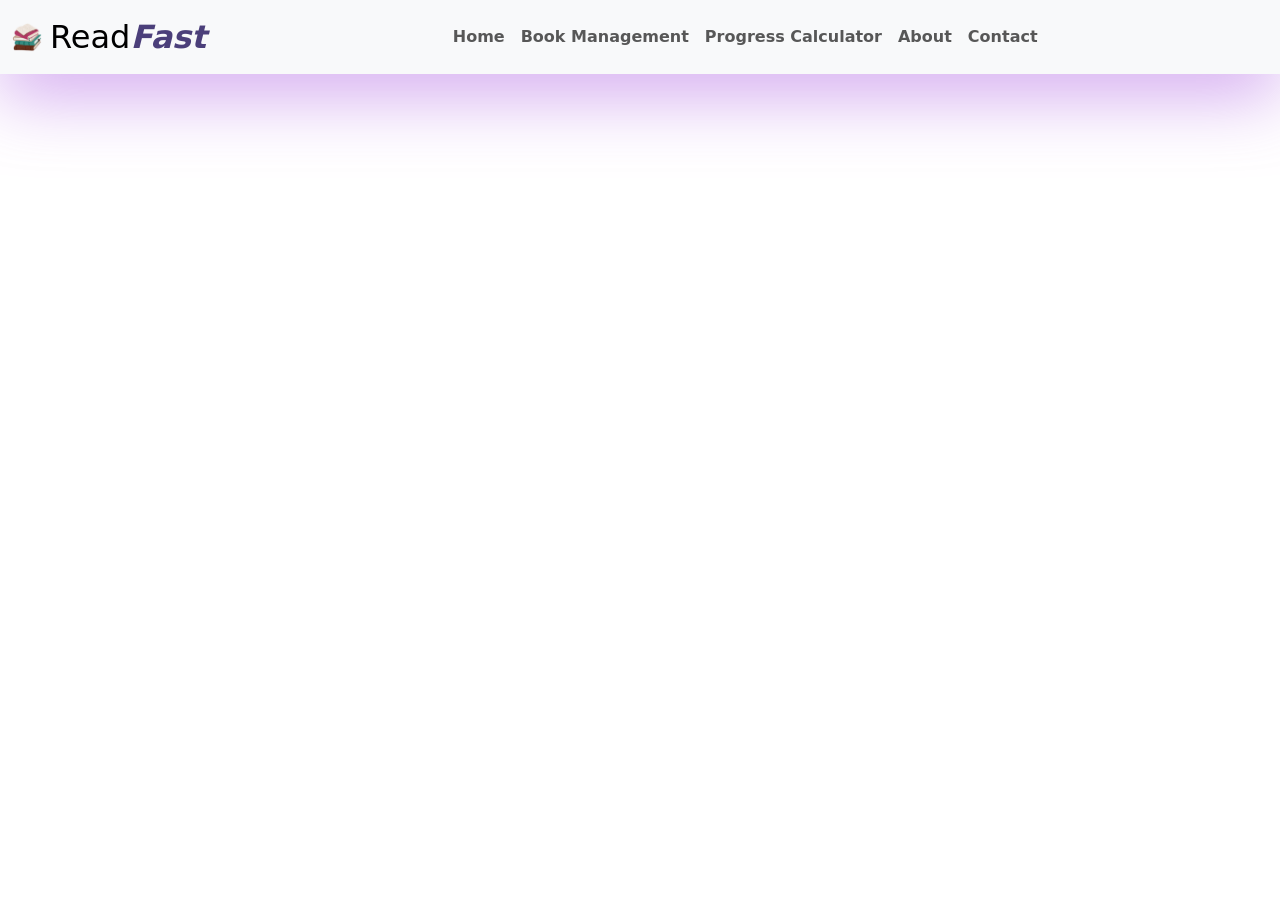
==== about.html @ 0e5df07c "Fixed the navbar/header" ====
<!DOCTYPE html>
<html lang="en" data-bs-theme="light">
    <head>
        <meta charset="UTF-8">
        <meta name="viewport" content="width=device-width, initial-scale=1">

        <title>About Page | ReadFast</title>

        <link href="https://cdn.jsdelivr.net/npm/bootstrap@5.3.3/dist/css/bootstrap.min.css" rel="stylesheet">
        <link rel="stylesheet" href="https://cdn.jsdelivr.net/npm/bootstrap-icons@1.13.2/font/bootstrap-icons.min.css">
        <link href="./css/styles.css" rel="stylesheet">
        <script src="./js/main.js" defer></script>
    </head>
    <body>
        <header id="header-placeholder"></header>
        <script src="https://cdn.jsdelivr.net/npm/bootstrap@5.3.3/dist/js/bootstrap.bundle.min.js"></script>

    </body>
</html>
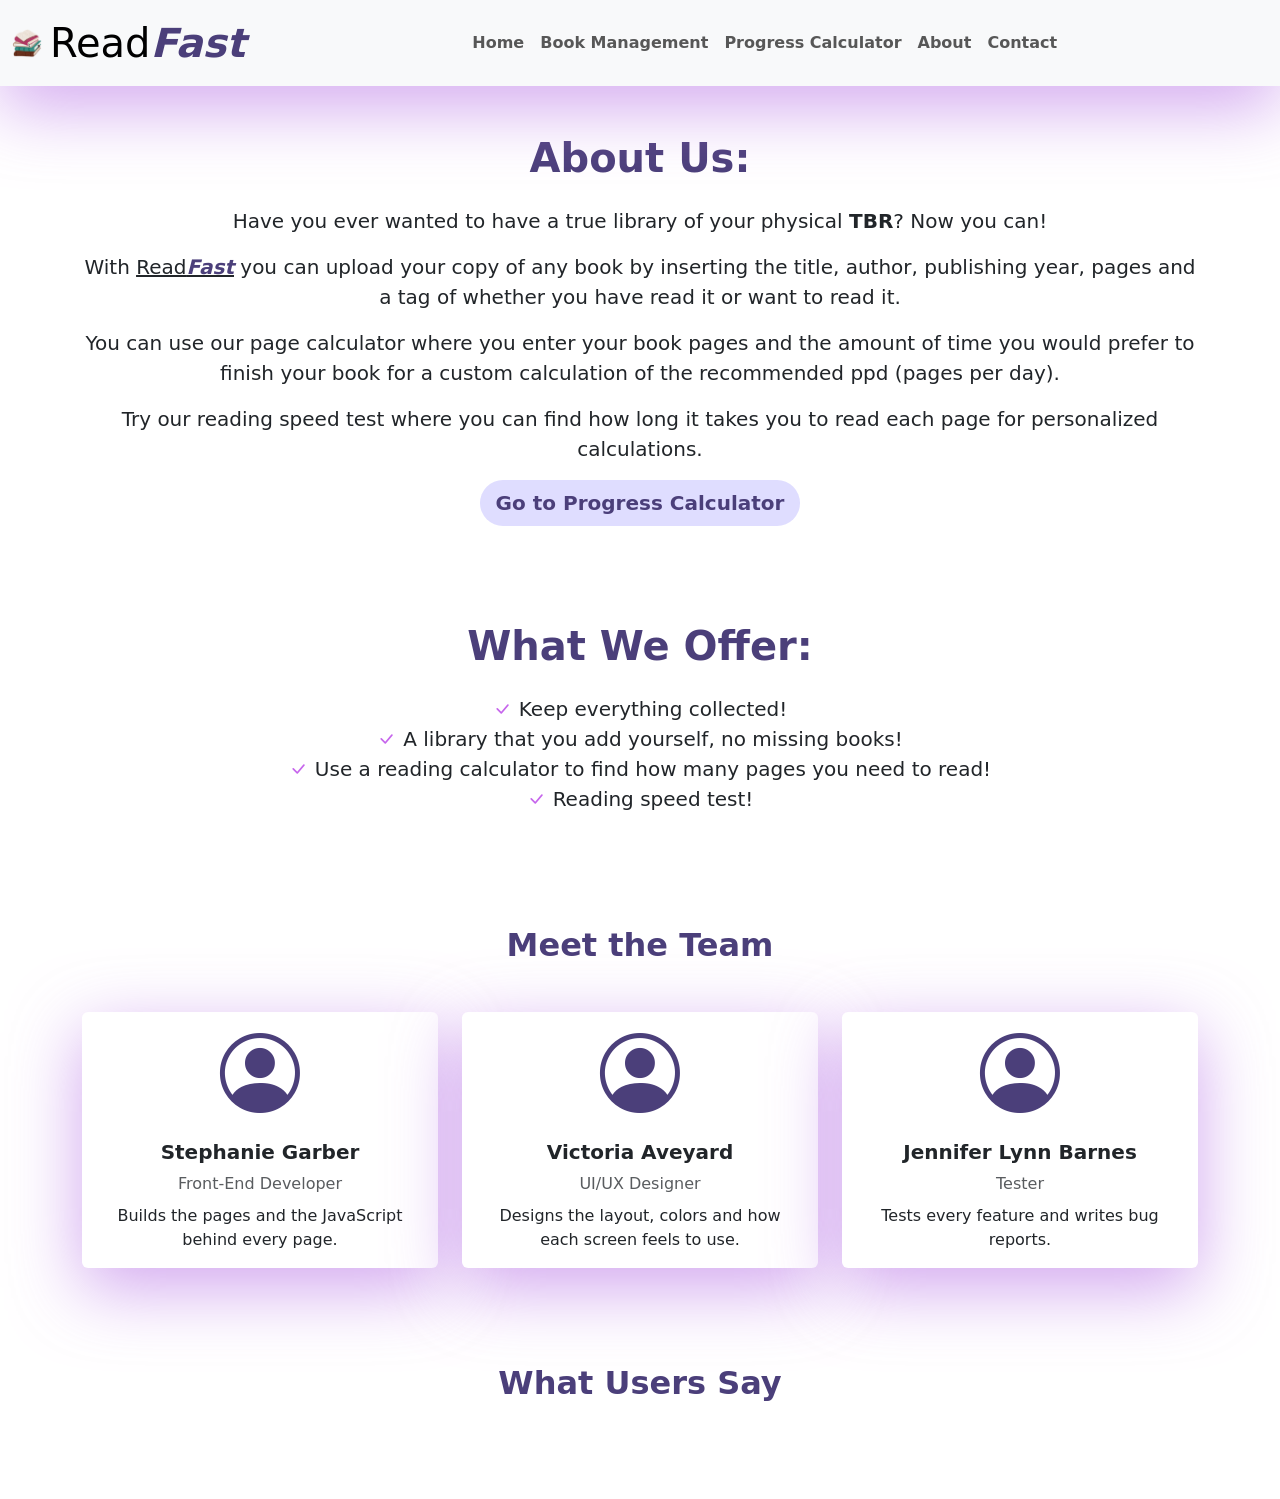
==== commit f08a49e4: "Halfway through index.html and about.html" ====
--- a/about.html
+++ b/about.html
@@ -9,11 +9,93 @@
         <link href="https://cdn.jsdelivr.net/npm/bootstrap@5.3.3/dist/css/bootstrap.min.css" rel="stylesheet">
         <link rel="stylesheet" href="https://cdn.jsdelivr.net/npm/bootstrap-icons@1.13.2/font/bootstrap-icons.min.css">
         <link href="./css/styles.css" rel="stylesheet">
+        <link href="./css/about.css" rel="stylesheet">
         <script src="./js/main.js" defer></script>
     </head>
     <body>
         <header id="header-placeholder"></header>
         <script src="https://cdn.jsdelivr.net/npm/bootstrap@5.3.3/dist/js/bootstrap.bundle.min.js"></script>
 
+        <main>
+            <section class="py-5 text-center" aria-labelledby="about-title">
+                <div class="container">
+                    <h1 id="about-title" class="fw-bolder mb-4">About Us:</h1>
+            
+                    <p class="lead fw-medium">Have you ever wanted to have a true library of your physical <b>TBR</b>? Now you can!</p>
+                    <p class="lead">With <a href="index.html" class="text-body"><b><u>Read<span class="fst-italic text-color-accent fw-bold">Fast</span></u></b></a> you can upload your copy of any book by inserting the title, author, publishing year, pages and a tag of whether you have read it or want to read it.</p>
+                    <p class="lead">You can use our page calculator where you enter your book pages and the amount of time you would prefer to finish your book for a custom calculation of the recommended ppd (pages per day).</p>
+                    <p class="lead fw-medium">Try our reading speed test where you can find how long it takes you to read each page for personalized calculations.</p>
+                    <a href="progresscalc.html" class="btn btn-lg fw-bold theme-accent">Go to Progress Calculator</a>
+                </div>
+            </section>
+            <section class="py-5 text-center" aria-labelledby="offer-title">
+                <div class="container">
+                    <h1 id="offer-title" class="fw-bold mb-4">What We Offer:</h1>
+                    <div class="container">
+                        <ul class="ul-offer list-unstyled ul-offer fs-5">
+                            <li><i class="bi bi-check-lg" aria-hidden="true"></i>Keep everything collected!</li>
+                            <li><i class="bi bi-check-lg" aria-hidden="true"></i>A library that you add yourself, no missing books!</li>
+                            <li><i class="bi bi-check-lg" aria-hidden="true"></i>Use a reading calculator to find how many pages you need to read!</li>
+                            <li><i class="bi bi-check-lg" aria-hidden="true"></i>Reading speed test!</li>
+                        </ul>
+                    </div>    
+                </div>
+            </section>
+            <section class="py-5" aria-labelledby="team-title">
+                <div class="container">
+                    <h2 id="team-title" class="text-center fw-bold mb-5">Meet the Team</h2>
+ 
+                    <div class="row row-cols-1 row-cols-sm-2 row-cols-lg-3 g-4">
+                        <div class="col">
+                            <div class="card h-100 border-0 shadow-accent text-center">
+                                <div class="card-body">
+                                    <i class="bi bi-person-circle display-1 text-color-accent" aria-hidden="true"></i>
+                                    <h3 class="card-title h5 fw-bold mt-3">Stephanie Garber</h3>
+                                    <p class="text-body-secondary mb-2">Front-End Developer</p>
+                                    <p class="card-text">Builds the pages and the JavaScript behind every page.</p>
+                                </div>
+                            </div>
+                        </div>
+                        
+                        <div class="col">
+                            <div class="card h-100 border-0 shadow-accent text-center">
+                                <div class="card-body">
+                                    <i class="bi bi-person-circle display-1 text-color-accent" aria-hidden="true"></i>
+                                    <h3 class="card-title h5 fw-bold mt-3">Victoria Aveyard</h3>
+                                    <p class="text-body-secondary mb-2">UI/UX Designer</p>
+                                    <p class="card-text">Designs the layout, colors and how each screen feels to use.</p>
+                                </div>
+                            </div>
+                        </div>
+                        
+                        <div class="col">
+                            <div class="card h-100 border-0 shadow-accent text-center">
+                                <div class="card-body">
+                                    <i class="bi bi-person-circle display-1 text-color-accent" aria-hidden="true"></i>
+                                    <h3 class="card-title h5 fw-bold mt-3">Jennifer Lynn Barnes</h3>
+                                    <p class="text-body-secondary mb-2">Tester</p>
+                                    <p class="card-text">Tests every feature and writes bug reports.</p>
+                                </div>
+                            </div>
+                        </div>
+                    </div>
+                </div>
+            </section>
+
+            <section class="py-5" aria-labelledby="testimonials-title">
+                <div class="container">
+                    <h2 id="testimonials-title" class="text-center fw-bold mb-5">What Users Say</h2>
+
+
+
+                </div>
+            </section>
+
+
+
+
+        </main>        
+
+
     </body>
 </html>
--- a/css/about.css
+++ b/css/about.css
@@ -0,0 +1,6 @@
+.ul-offer li i {
+  color: #c665ec;
+  font-size: 18px;
+  margin-right: 0.5rem;
+}
+
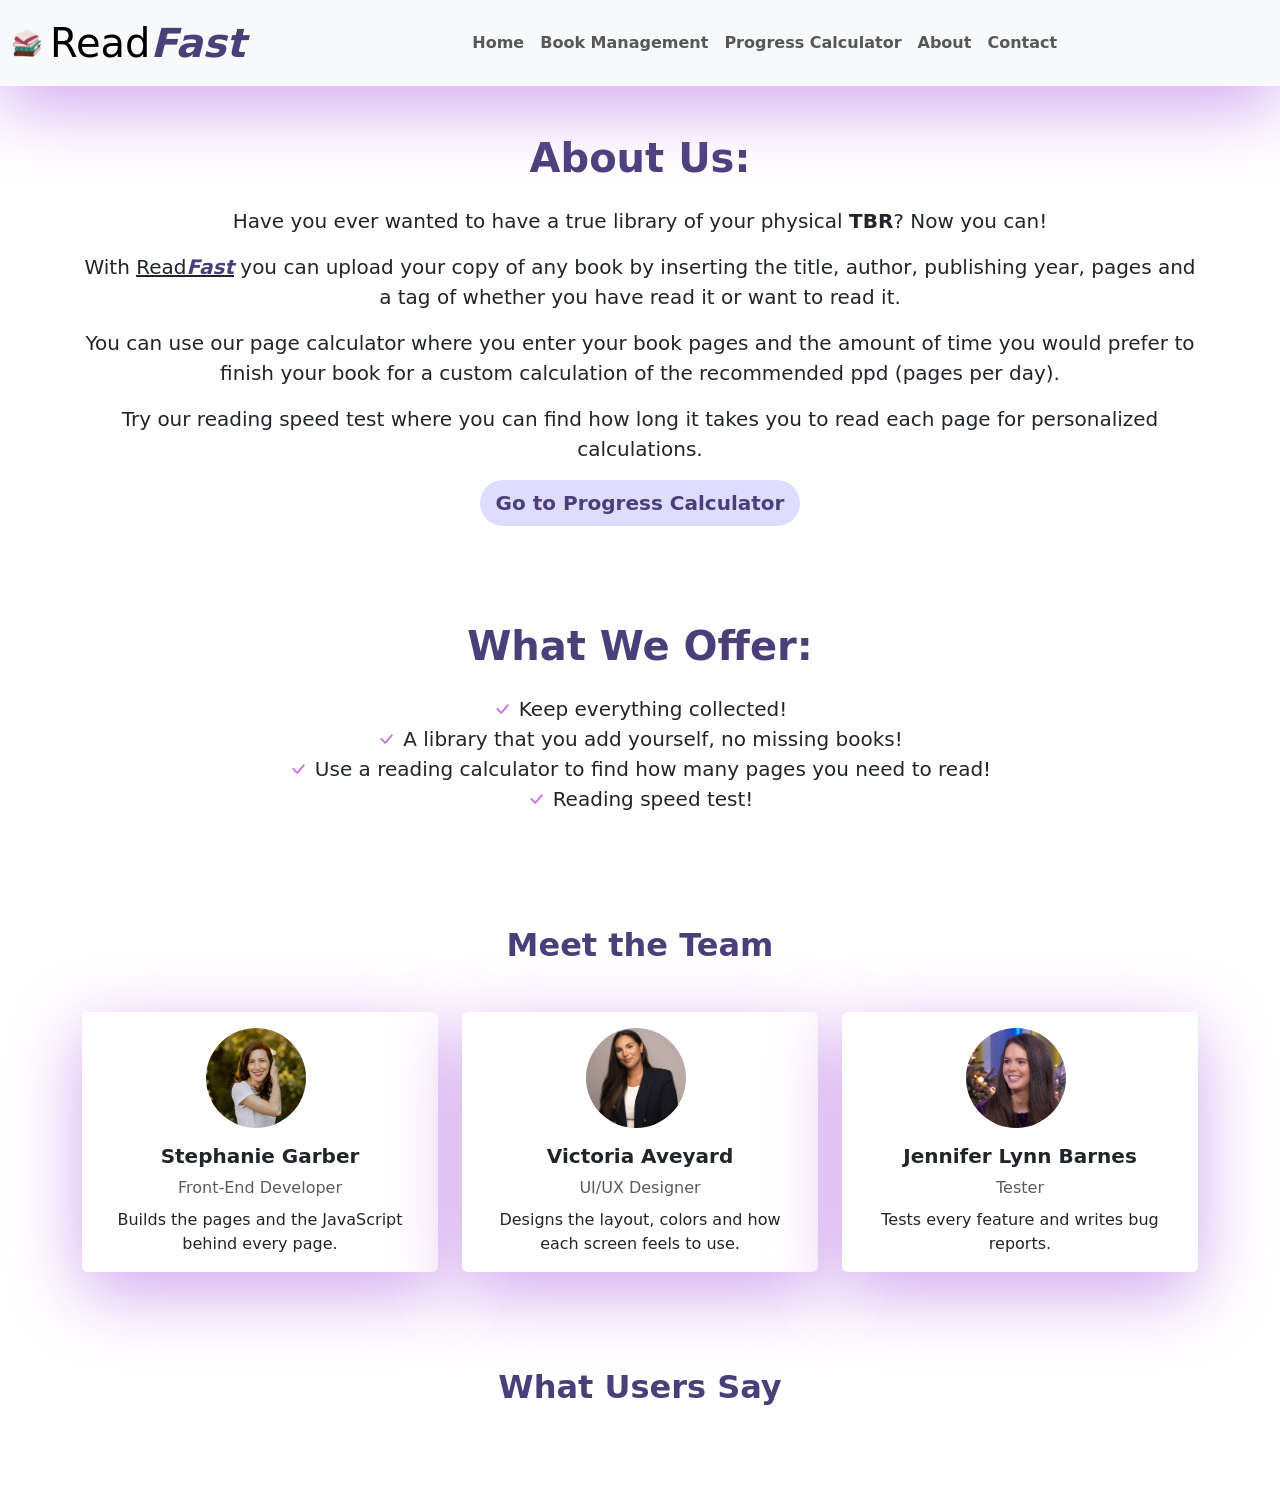
==== commit b88371a7: "added team member images" ====
--- a/about.html
+++ b/about.html
@@ -33,10 +33,10 @@
                     <h1 id="offer-title" class="fw-bold mb-4">What We Offer:</h1>
                     <div class="container">
                         <ul class="ul-offer list-unstyled ul-offer fs-5">
-                            <li><i class="bi bi-check-lg" aria-hidden="true"></i>Keep everything collected!</li>
-                            <li><i class="bi bi-check-lg" aria-hidden="true"></i>A library that you add yourself, no missing books!</li>
-                            <li><i class="bi bi-check-lg" aria-hidden="true"></i>Use a reading calculator to find how many pages you need to read!</li>
-                            <li><i class="bi bi-check-lg" aria-hidden="true"></i>Reading speed test!</li>
+                            <li><i class="bi bi-check-lg"></i>Keep everything collected!</li>
+                            <li><i class="bi bi-check-lg"></i>A library that you add yourself, no missing books!</li>
+                            <li><i class="bi bi-check-lg"></i>Use a reading calculator to find how many pages you need to read!</li>
+                            <li><i class="bi bi-check-lg"></i>Reading speed test!</li>
                         </ul>
                     </div>    
                 </div>
@@ -49,7 +49,7 @@
                         <div class="col">
                             <div class="card h-100 border-0 shadow-accent text-center">
                                 <div class="card-body">
-                                    <i class="bi bi-person-circle display-1 text-color-accent" aria-hidden="true"></i>
+                                    <img src="images/stephanie_garber.jpg" width="100" height="100" class="me-2 rounded-circle" alt="Stephanie Garber">
                                     <h3 class="card-title h5 fw-bold mt-3">Stephanie Garber</h3>
                                     <p class="text-body-secondary mb-2">Front-End Developer</p>
                                     <p class="card-text">Builds the pages and the JavaScript behind every page.</p>
@@ -60,7 +60,7 @@
                         <div class="col">
                             <div class="card h-100 border-0 shadow-accent text-center">
                                 <div class="card-body">
-                                    <i class="bi bi-person-circle display-1 text-color-accent" aria-hidden="true"></i>
+                                    <img src="images/victoria_aveyard.jpg" width="100" height="100" class="me-2 rounded-circle" alt="Victoria Aveyard">
                                     <h3 class="card-title h5 fw-bold mt-3">Victoria Aveyard</h3>
                                     <p class="text-body-secondary mb-2">UI/UX Designer</p>
                                     <p class="card-text">Designs the layout, colors and how each screen feels to use.</p>
@@ -71,7 +71,7 @@
                         <div class="col">
                             <div class="card h-100 border-0 shadow-accent text-center">
                                 <div class="card-body">
-                                    <i class="bi bi-person-circle display-1 text-color-accent" aria-hidden="true"></i>
+                                    <img src="images/jennifer_barnes.jpg" width="100" height="100" class="me-2 rounded-circle" alt="Jennifer Lynn Barnes">
                                     <h3 class="card-title h5 fw-bold mt-3">Jennifer Lynn Barnes</h3>
                                     <p class="text-body-secondary mb-2">Tester</p>
                                     <p class="card-text">Tests every feature and writes bug reports.</p>
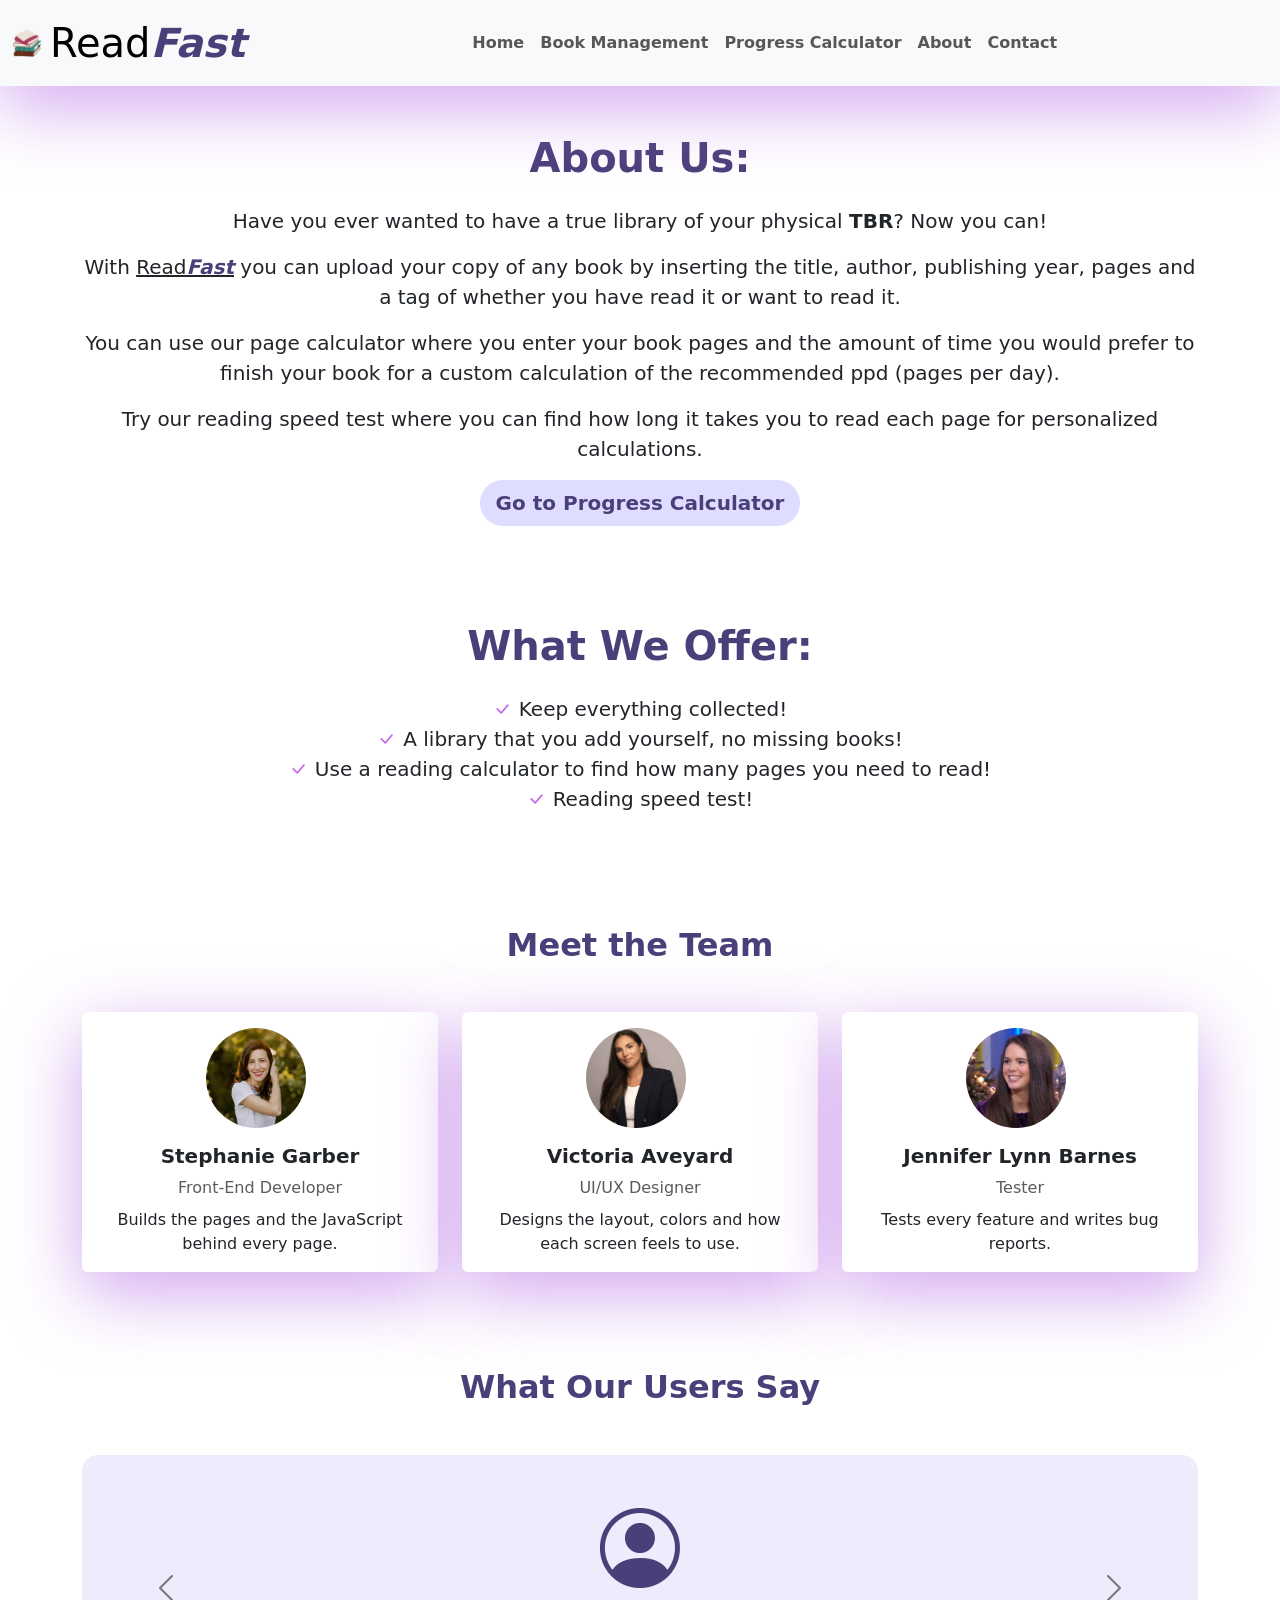
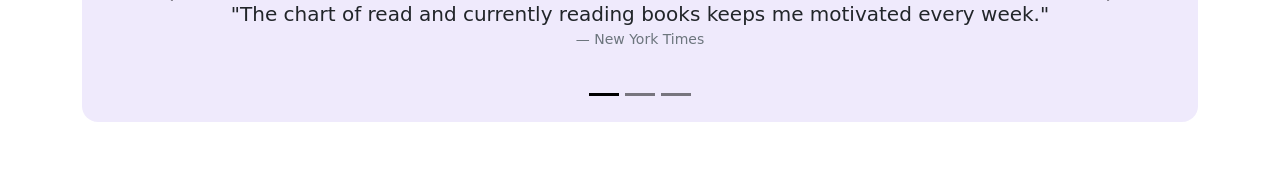
==== commit a8deb789: "fixed the carousel with testimonials" ====
--- a/about.html
+++ b/about.html
@@ -84,10 +84,56 @@
 
             <section class="py-5" aria-labelledby="testimonials-title">
                 <div class="container">
-                    <h2 id="testimonials-title" class="text-center fw-bold mb-5">What Users Say</h2>
+                    <h2 id="testimonials-title" class="text-center fw-bold mb-5">What Our Users Say</h2>
+                    <div id="testimonialCarousel" class="carousel slide carousel-dark bg-body-accent rounded-4" data-bs-ride="carousel">
+                        <div class="carousel-indicators">
+                            <button type="button" data-bs-target="#testimonialCarousel" data-bs-slide-to="0" class="active" aria-current="true" aria-label="Testimonial 1"></button>
+                            <button type="button" data-bs-target="#testimonialCarousel" data-bs-slide-to="1" aria-label="Testimonial 2"></button>
+                            <button type="button" data-bs-target="#testimonialCarousel" data-bs-slide-to="2" aria-label="Testimonial 3"></button>
+                        </div>
 
+                        <div class="carousel-inner">
+                            <div class="carousel-item active">
+                                <figure class="text-center px-5 pt-5 pb-5 mb-4 mx-lg-5">
+                                    <blockquote class="blockquote">
+                                        <i class="bi bi-person-circle display-1 text-color-accent"></i>
+                                        <p>"The chart of read and currently reading books keeps me motivated every week."</p>
+                                    </blockquote>
+                                    <figcaption class="blockquote-footer mb-0">New York Times</figcaption>
+                                </figure>
+                            </div>
 
+                            <div class="carousel-item">
+                                <figure class="text-center px-5 pt-5 pb-5 mb-4 mx-lg-5">
+                                    <blockquote class="blockquote">
+                                        <i class="bi bi-person-circle display-1 text-color-accent"></i>
+                                        <p>“I finally have my whole TBR in one place.”</p>
+                                    </blockquote>
+                                    <figcaption class="blockquote-footer mb-0">Haley Pham, YouTuber & Author</figcaption>
+                                </figure>
+                            </div>
 
+                            <div class="carousel-item">
+                                <figure class="text-center px-5 pt-5 pb-5 mb-4 mx-lg-5">
+                                    <blockquote class="blockquote">
+                                        <i class="bi bi-person-circle display-1 text-color-accent"></i>
+                                        <p>“The reading speed test was surprisingly accurate.”</p>
+                                    </blockquote>
+                                    <figcaption class="blockquote-footer mb-0">Anonymous</figcaption>
+                                </figure>
+                            </div>
+
+                        </div>
+
+                        <button class="carousel-control-prev" type="button" data-bs-target="#testimonialCarousel" data-bs-slide="prev">
+                            <span class="carousel-control-prev-icon" aria-hidden="true"></span>
+                            <span class="visually-hidden">Previous</span>
+                        </button>
+                        <button class="carousel-control-next" type="button" data-bs-target="#testimonialCarousel" data-bs-slide="next">
+                            <span class="carousel-control-next-icon" aria-hidden="true"></span>
+                            <span class="visually-hidden">Next</span>
+                        </button>
+                    </div>
                 </div>
             </section>
 
--- a/css/about.css
+++ b/css/about.css
@@ -4,3 +4,6 @@
   margin-right: 0.5rem;
 }
 
+.bg-body-accent{
+    background-color: #c5b3f548;
+}
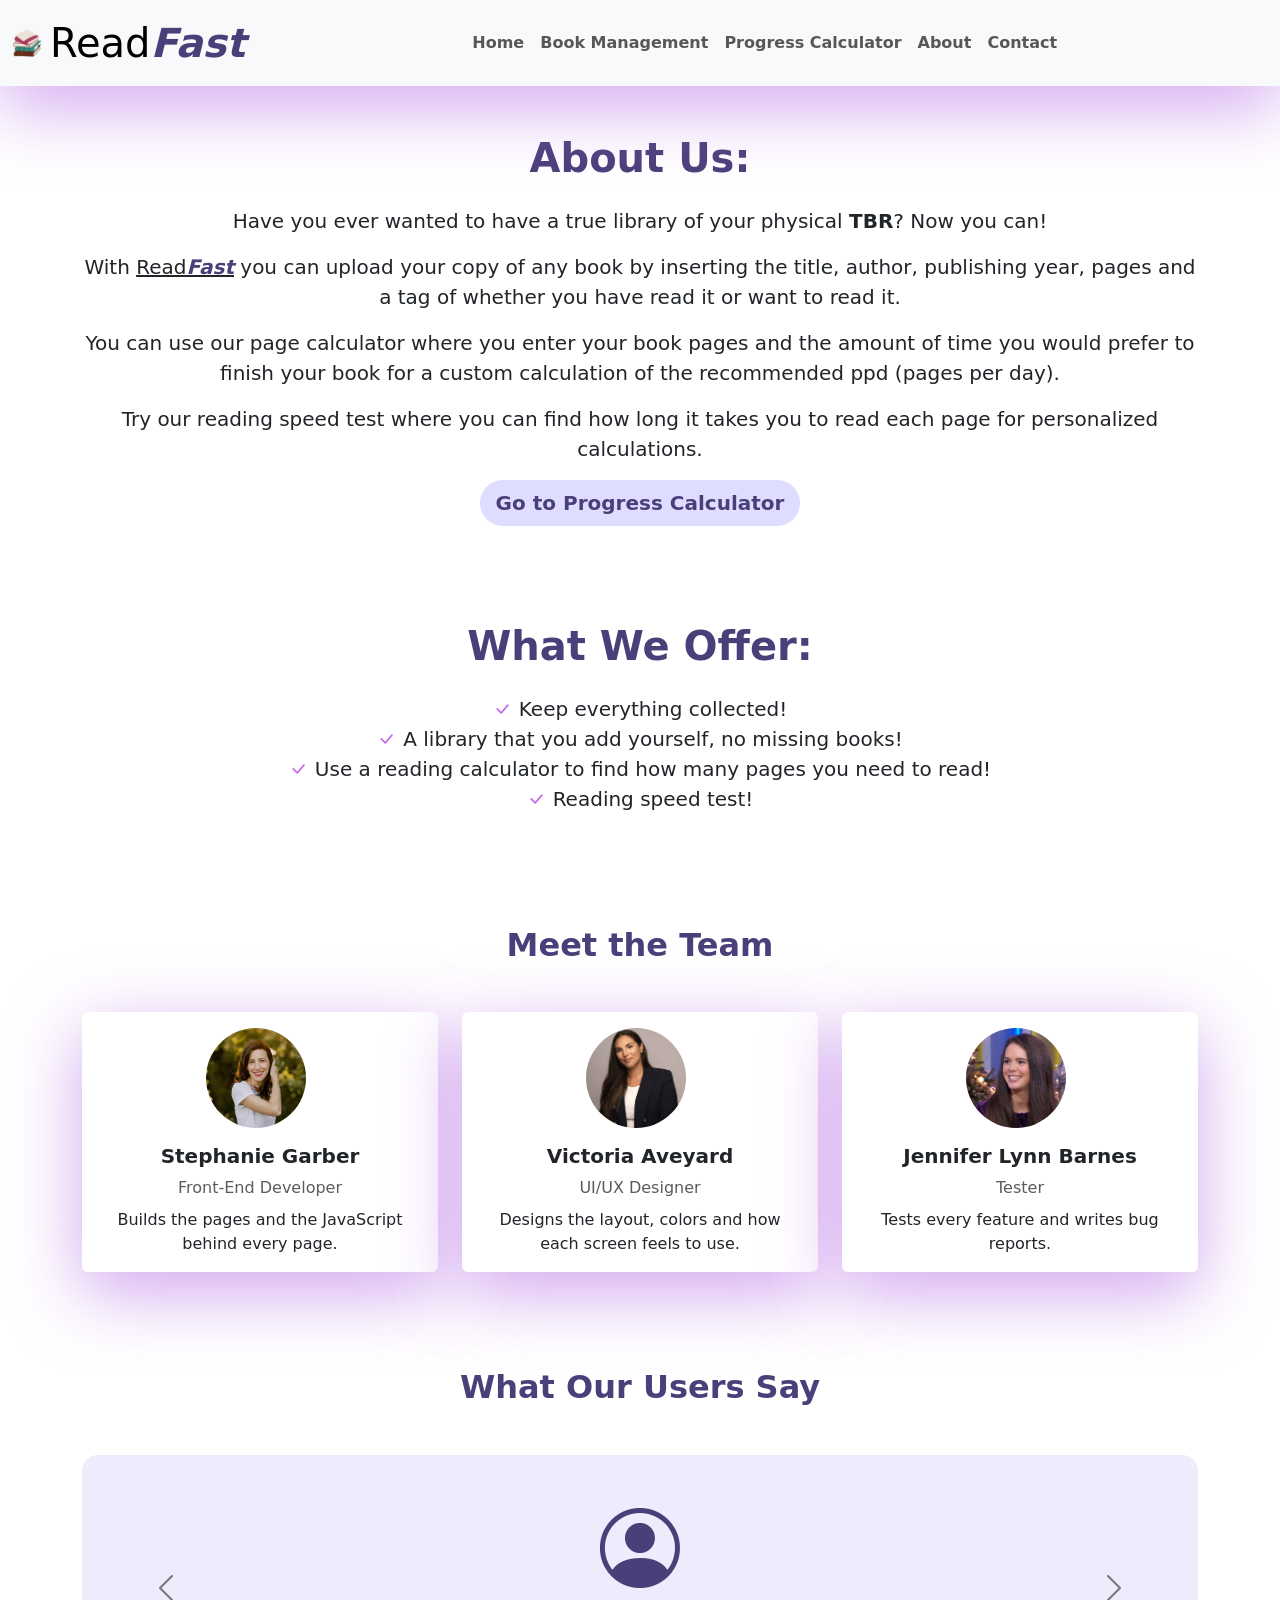
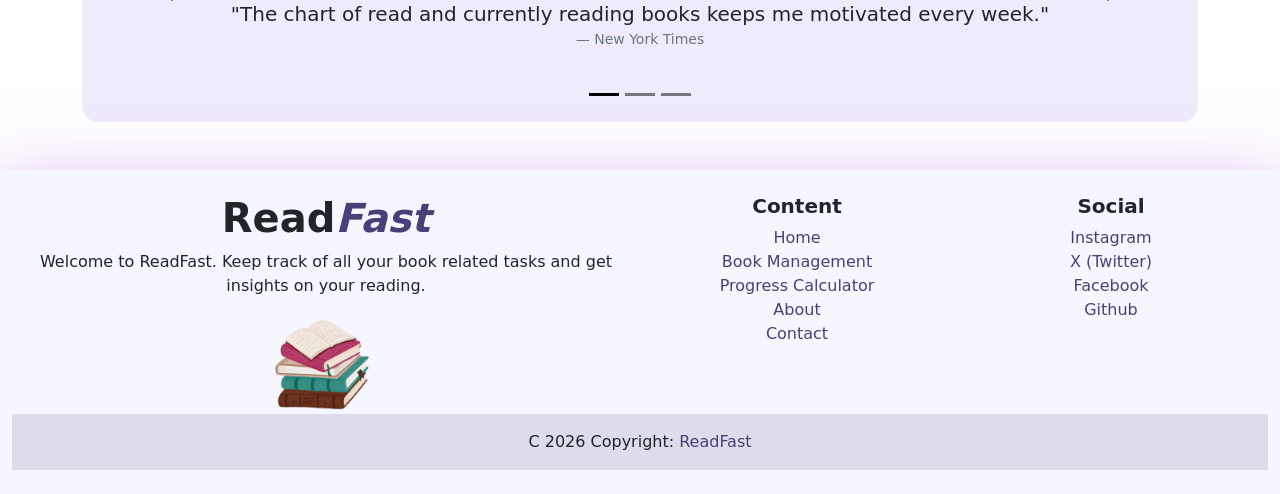
==== commit 5af6012c: "edited footer + started contact page" ====
--- a/about.html
+++ b/about.html
@@ -136,12 +136,7 @@
                     </div>
                 </div>
             </section>
-
-
-
-
-        </main>        
-
-
+        </main>     
+        <footer id = "footer-placeholder"></footer>
     </body>
 </html>
--- a/css/styles.css
+++ b/css/styles.css
@@ -0,0 +1,54 @@
+.shadow-accent {
+  box-shadow: 0 20px 70px rgba(188, 124, 231, 0.685);
+}
+.shadow-accent-2 {
+  box-shadow: 0 5px 10px rgba(218, 170, 250, 0.541);
+}
+
+h1,h2{
+    color: #4b3f7a;
+}
+
+/*Started with bootstrap 6.0 by accident and wanted to recreate one of their button designs after I switched back to 5.3.3 */
+.theme-accent {
+  --bs-btn-border-width: 0;       
+  --bs-btn-color: #4b3f7a;        
+  --bs-btn-bg: #dfddff;           
+  --bs-btn-hover-color: #4b3f7a;
+  --bs-btn-hover-bg: #b29eea;    
+  --bs-btn-active-color: #ffffff;
+  --bs-btn-active-bg: #8e7ebb;
+  --bs-btn-border-radius: 2rem;    
+}
+.text-color-accent{
+    color: #4b3f7a;
+}
+
+.bg-accent{
+  background-color: #dfddff48;
+}
+.bg-accent-2{
+  background-color: #9997b448;
+}
+
+.table > tbody > tr.row-completed > * {
+  --bs-table-bg: #e6d9f59c;   
+}
+
+.kanban-column {
+  min-height: 250px;
+  box-shadow: 0 5px 10px rgba(218, 170, 250, 0.541);
+}
+.kanban-card.done {
+  background-color: #e6d9f5;   
+}
+
+.text-link {
+  color: #4b3f7a;
+  text-decoration: none;
+}
+
+.text-link:hover {
+  color: #07060c;
+  text-decoration: underline;
+}
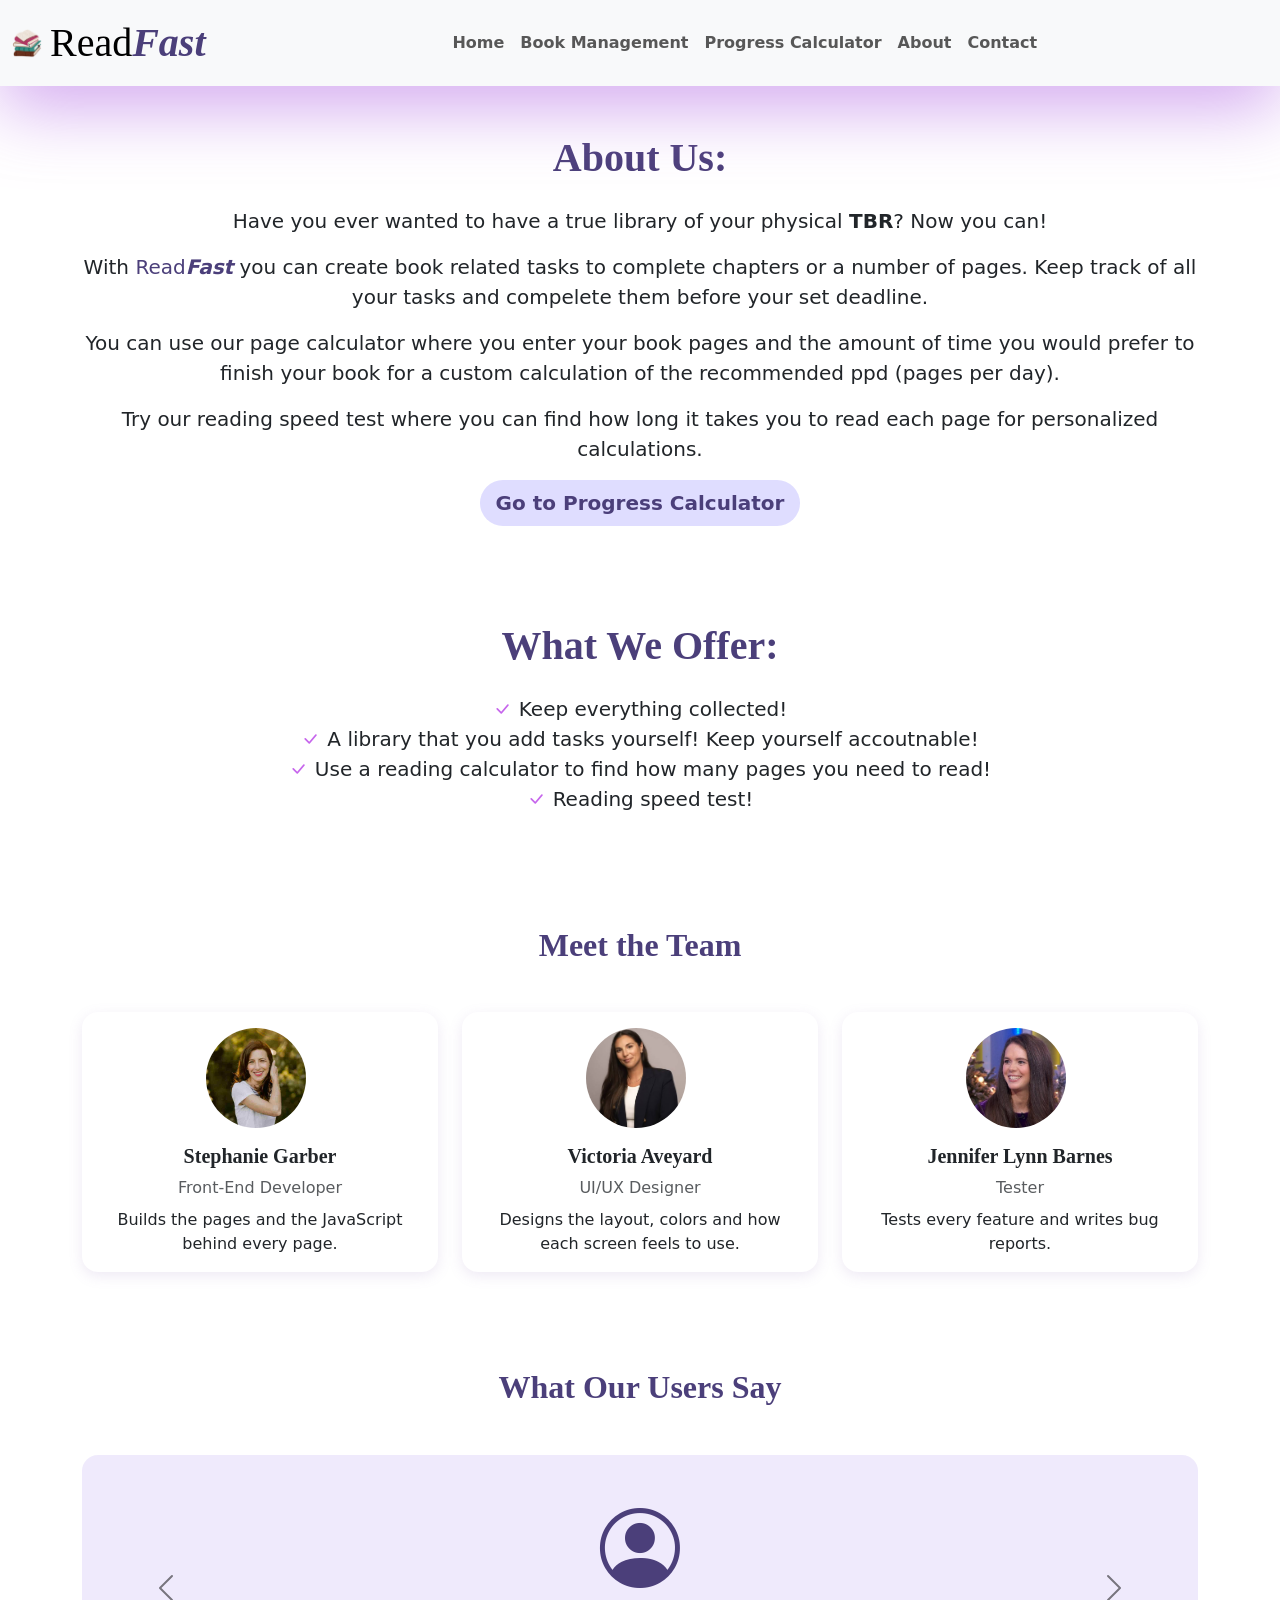
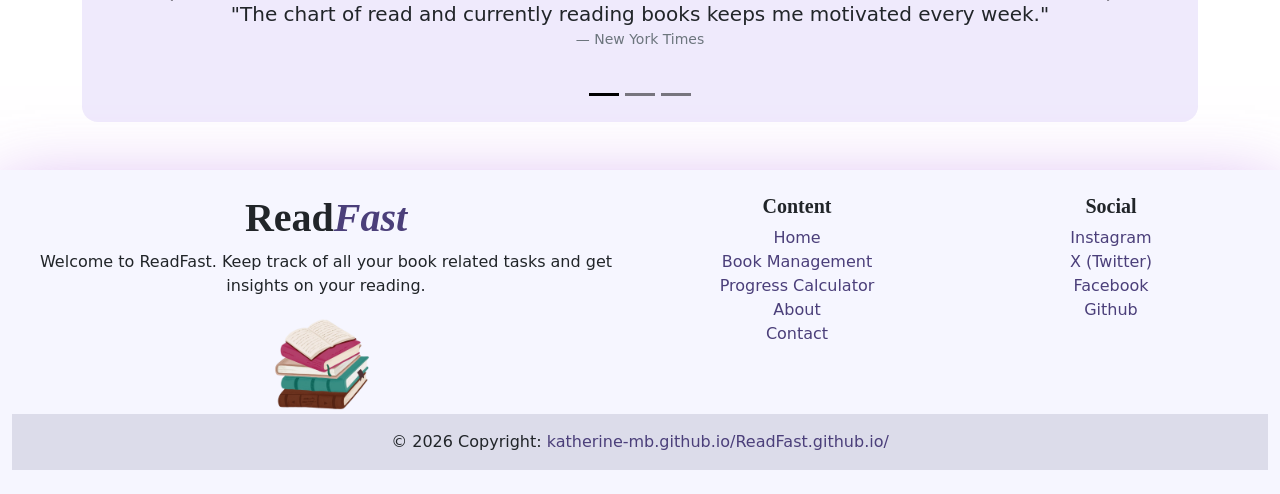
==== commit 1713b45e: "last minute fixes" ====
--- a/about.html
+++ b/about.html
@@ -1,80 +1,80 @@
 <!DOCTYPE html>
-<html lang="en" data-bs-theme="light">
+<html lang = "en" data-bs-theme = "light">
     <head>
-        <meta charset="UTF-8">
-        <meta name="viewport" content="width=device-width, initial-scale=1">
+        <meta charset = "UTF-8">
+        <meta name = "viewport" content = "width = device-width, initial-scale = 1">
 
         <title>About Page | ReadFast</title>
 
-        <link href="https://cdn.jsdelivr.net/npm/bootstrap@5.3.3/dist/css/bootstrap.min.css" rel="stylesheet">
-        <link rel="stylesheet" href="https://cdn.jsdelivr.net/npm/bootstrap-icons@1.13.2/font/bootstrap-icons.min.css">
-        <link href="./css/styles.css" rel="stylesheet">
-        <link href="./css/about.css" rel="stylesheet">
-        <script src="./js/main.js" defer></script>
+        <link href = "https://cdn.jsdelivr.net/npm/bootstrap@5.3.3/dist/css/bootstrap.min.css" rel = "stylesheet">
+        <link rel = "stylesheet" href = "https://cdn.jsdelivr.net/npm/bootstrap-icons@1.13.2/font/bootstrap-icons.min.css">
+        <link href = "./css/styles.css" rel = "stylesheet">
+        <link href = "./css/about.css" rel = "stylesheet">
+        <script src = "./js/main.js" defer></script>
     </head>
     <body>
-        <header id="header-placeholder"></header>
-        <script src="https://cdn.jsdelivr.net/npm/bootstrap@5.3.3/dist/js/bootstrap.bundle.min.js"></script>
+        <header id = "header-placeholder"></header>
+        <script src = "https://cdn.jsdelivr.net/npm/bootstrap@5.3.3/dist/js/bootstrap.bundle.min.js"></script>
 
         <main>
-            <section class="py-5 text-center" aria-labelledby="about-title">
-                <div class="container">
-                    <h1 id="about-title" class="fw-bolder mb-4">About Us:</h1>
-            
-                    <p class="lead fw-medium">Have you ever wanted to have a true library of your physical <b>TBR</b>? Now you can!</p>
-                    <p class="lead">With <a href="index.html" class="text-body"><b><u>Read<span class="fst-italic text-color-accent fw-bold">Fast</span></u></b></a> you can upload your copy of any book by inserting the title, author, publishing year, pages and a tag of whether you have read it or want to read it.</p>
-                    <p class="lead">You can use our page calculator where you enter your book pages and the amount of time you would prefer to finish your book for a custom calculation of the recommended ppd (pages per day).</p>
-                    <p class="lead fw-medium">Try our reading speed test where you can find how long it takes you to read each page for personalized calculations.</p>
-                    <a href="progresscalc.html" class="btn btn-lg fw-bold theme-accent">Go to Progress Calculator</a>
+            <section class = "py-5 text-center" aria-labelledby="about-title">
+                <div class = "container">
+                    <h1 id = "about-title" class = "fw-bolder mb-4">About Us:</h1>
+             
+                    <p class = "lead fw-medium">Have you ever wanted to have a true library of your physical <b>TBR</b>? Now you can!</p>
+                    <p class = "lead">With <a href = "index.html" class = "text-link"><b>Read<span class = "fst-italic text-color-accent fw-bold">Fast</span></b></a> you can create book related tasks to complete chapters or a number of pages. Keep track of all your tasks and compelete them before your set deadline.</p>
+                    <p class = "lead">You can use our page calculator where you enter your book pages and the amount of time you would prefer to finish your book for a custom calculation of the recommended ppd (pages per day).</p>
+                    <p class = "lead fw-medium">Try our reading speed test where you can find how long it takes you to read each page for personalized calculations.</p>
+                    <a href = "progresscalc.html" class = "btn btn-lg fw-bold theme-accent">Go to Progress Calculator</a>
                 </div>
             </section>
-            <section class="py-5 text-center" aria-labelledby="offer-title">
-                <div class="container">
-                    <h1 id="offer-title" class="fw-bold mb-4">What We Offer:</h1>
-                    <div class="container">
-                        <ul class="ul-offer list-unstyled ul-offer fs-5">
-                            <li><i class="bi bi-check-lg"></i>Keep everything collected!</li>
-                            <li><i class="bi bi-check-lg"></i>A library that you add yourself, no missing books!</li>
-                            <li><i class="bi bi-check-lg"></i>Use a reading calculator to find how many pages you need to read!</li>
-                            <li><i class="bi bi-check-lg"></i>Reading speed test!</li>
+            <section class = "py-5 text-center" aria-labelledby = "offer-title">
+                <div class = "container">
+                    <h1 id = "offer-title" class = "fw-bold mb-4">What We Offer:</h1>
+                    <div class = "container">
+                        <ul class = "ul-offer list-unstyled ul-offer fs-5">
+                            <li><i class = "bi bi-check-lg"></i>Keep everything collected!</li>
+                            <li><i class = "bi bi-check-lg"></i>A library that you add tasks yourself! Keep yourself accoutnable!</li>
+                            <li><i class = "bi bi-check-lg"></i>Use a reading calculator to find how many pages you need to read!</li>
+                            <li><i class = "bi bi-check-lg"></i>Reading speed test!</li>
                         </ul>
                     </div>    
                 </div>
             </section>
-            <section class="py-5" aria-labelledby="team-title">
-                <div class="container">
-                    <h2 id="team-title" class="text-center fw-bold mb-5">Meet the Team</h2>
+            <section class = "py-5" aria-labelledby = "team-title">
+                <div class = "container">
+                    <h2 id = "team-title" class = "text-center fw-bold mb-5">Meet the Team</h2>
  
-                    <div class="row row-cols-1 row-cols-sm-2 row-cols-lg-3 g-4">
-                        <div class="col">
-                            <div class="card h-100 border-0 shadow-accent text-center">
-                                <div class="card-body">
-                                    <img src="images/stephanie_garber.jpg" width="100" height="100" class="me-2 rounded-circle" alt="Stephanie Garber">
-                                    <h3 class="card-title h5 fw-bold mt-3">Stephanie Garber</h3>
-                                    <p class="text-body-secondary mb-2">Front-End Developer</p>
-                                    <p class="card-text">Builds the pages and the JavaScript behind every page.</p>
+                    <div class = "row row-cols-1 row-cols-sm-2 row-cols-lg-3 g-4">
+                        <div class = "col">
+                            <div class = "card h-100 border-0 shadow-accent text-center">
+                                <div class = "card-body">
+                                    <img src = "images/stephanie_garber.jpg" width = "100" height = "100" class = "me-2 rounded-circle" alt = "Stephanie Garber">
+                                    <h3 class = "card-title h5 fw-bold mt-3">Stephanie Garber</h3>
+                                    <p class = "text-body-secondary mb-2">Front-End Developer</p>
+                                    <p class = "card-text">Builds the pages and the JavaScript behind every page.</p>
                                 </div>
                             </div>
                         </div>
                         
-                        <div class="col">
-                            <div class="card h-100 border-0 shadow-accent text-center">
-                                <div class="card-body">
-                                    <img src="images/victoria_aveyard.jpg" width="100" height="100" class="me-2 rounded-circle" alt="Victoria Aveyard">
-                                    <h3 class="card-title h5 fw-bold mt-3">Victoria Aveyard</h3>
-                                    <p class="text-body-secondary mb-2">UI/UX Designer</p>
-                                    <p class="card-text">Designs the layout, colors and how each screen feels to use.</p>
+                        <div class = "col">
+                            <div class = "card h-100 border-0 shadow-accent text-center">
+                                <div class = "card-body">
+                                    <img src = "images/victoria_aveyard.jpg" width = "100" height = "100" class = "me-2 rounded-circle" alt = "Victoria Aveyard">
+                                    <h3 class = "card-title h5 fw-bold mt-3">Victoria Aveyard</h3>
+                                    <p class = "text-body-secondary mb-2">UI/UX Designer</p>
+                                    <p class = "card-text">Designs the layout, colors and how each screen feels to use.</p>
                                 </div>
                             </div>
                         </div>
                         
-                        <div class="col">
-                            <div class="card h-100 border-0 shadow-accent text-center">
-                                <div class="card-body">
-                                    <img src="images/jennifer_barnes.jpg" width="100" height="100" class="me-2 rounded-circle" alt="Jennifer Lynn Barnes">
-                                    <h3 class="card-title h5 fw-bold mt-3">Jennifer Lynn Barnes</h3>
-                                    <p class="text-body-secondary mb-2">Tester</p>
-                                    <p class="card-text">Tests every feature and writes bug reports.</p>
+                        <div class = "col">
+                            <div class = "card h-100 border-0 shadow-accent text-center">
+                                <div class = "card-body">
+                                    <img src = "images/jennifer_barnes.jpg" width = "100" height = "100" class = "me-2 rounded-circle" alt = "Jennifer Lynn Barnes">
+                                    <h3 class = "card-title h5 fw-bold mt-3">Jennifer Lynn Barnes</h3>
+                                    <p class = "text-body-secondary mb-2">Tester</p>
+                                    <p class = "card-text">Tests every feature and writes bug reports.</p>
                                 </div>
                             </div>
                         </div>
@@ -82,56 +82,55 @@
                 </div>
             </section>
 
-            <section class="py-5" aria-labelledby="testimonials-title">
-                <div class="container">
-                    <h2 id="testimonials-title" class="text-center fw-bold mb-5">What Our Users Say</h2>
-                    <div id="testimonialCarousel" class="carousel slide carousel-dark bg-body-accent rounded-4" data-bs-ride="carousel">
-                        <div class="carousel-indicators">
-                            <button type="button" data-bs-target="#testimonialCarousel" data-bs-slide-to="0" class="active" aria-current="true" aria-label="Testimonial 1"></button>
-                            <button type="button" data-bs-target="#testimonialCarousel" data-bs-slide-to="1" aria-label="Testimonial 2"></button>
-                            <button type="button" data-bs-target="#testimonialCarousel" data-bs-slide-to="2" aria-label="Testimonial 3"></button>
+            <section class = "py-5" aria-labelledby = "testimonials-title">
+                <div class = "container">
+                    <h2 id = "testimonials-title" class = "text-center fw-bold mb-5">What Our Users Say</h2>
+                    <div id = "testimonialCarousel" class = "carousel slide carousel-dark bg-body-accent rounded-4" data-bs-ride = "carousel">
+                        <div class = "carousel-indicators">
+                            <button type = "button" data-bs-target = "#testimonialCarousel" data-bs-slide-to = "0" class = "active" aria-current = "true" aria-label = "Testimonial 1"></button>
+                            <button type = "button" data-bs-target = "#testimonialCarousel" data-bs-slide-to = "1" aria-label = "Testimonial 2"></button>
+                            <button type = "button" data-bs-target = "#testimonialCarousel" data-bs-slide-to = "2" aria-label = "Testimonial 3"></button>
                         </div>
 
-                        <div class="carousel-inner">
-                            <div class="carousel-item active">
-                                <figure class="text-center px-5 pt-5 pb-5 mb-4 mx-lg-5">
-                                    <blockquote class="blockquote">
-                                        <i class="bi bi-person-circle display-1 text-color-accent"></i>
+                        <div class = "carousel-inner">
+                            <div class = "carousel-item active">
+                                <figure class = "text-center px-5 pt-5 pb-5 mb-4 mx-lg-5">
+                                    <blockquote class = "blockquote">
+                                        <i class = "bi bi-person-circle display-1 text-color-accent"></i>
                                         <p>"The chart of read and currently reading books keeps me motivated every week."</p>
                                     </blockquote>
-                                    <figcaption class="blockquote-footer mb-0">New York Times</figcaption>
+                                    <figcaption class = "blockquote-footer mb-0">New York Times</figcaption>
                                 </figure>
                             </div>
 
-                            <div class="carousel-item">
-                                <figure class="text-center px-5 pt-5 pb-5 mb-4 mx-lg-5">
-                                    <blockquote class="blockquote">
-                                        <i class="bi bi-person-circle display-1 text-color-accent"></i>
+                            <div class = "carousel-item">
+                                <figure class = "text-center px-5 pt-5 pb-5 mb-4 mx-lg-5">
+                                    <blockquote class = "blockquote">
+                                        <i class = "bi bi-person-circle display-1 text-color-accent"></i>
                                         <p>“I finally have my whole TBR in one place.”</p>
                                     </blockquote>
-                                    <figcaption class="blockquote-footer mb-0">Haley Pham, YouTuber & Author</figcaption>
+                                    <figcaption class = "blockquote-footer mb-0">Haley Pham, YouTuber & Author</figcaption>
                                 </figure>
                             </div>
 
-                            <div class="carousel-item">
-                                <figure class="text-center px-5 pt-5 pb-5 mb-4 mx-lg-5">
-                                    <blockquote class="blockquote">
-                                        <i class="bi bi-person-circle display-1 text-color-accent"></i>
+                            <div class = "carousel-item">
+                                <figure class = "text-center px-5 pt-5 pb-5 mb-4 mx-lg-5">
+                                    <blockquote class = "blockquote">
+                                        <i class = "bi bi-person-circle display-1 text-color-accent"></i>
                                         <p>“The reading speed test was surprisingly accurate.”</p>
                                     </blockquote>
-                                    <figcaption class="blockquote-footer mb-0">Anonymous</figcaption>
+                                    <figcaption class = "blockquote-footer mb-0">Anonymous</figcaption>
                                 </figure>
                             </div>
-
                         </div>
 
-                        <button class="carousel-control-prev" type="button" data-bs-target="#testimonialCarousel" data-bs-slide="prev">
-                            <span class="carousel-control-prev-icon" aria-hidden="true"></span>
-                            <span class="visually-hidden">Previous</span>
+                        <button class = "carousel-control-prev" type = "button" data-bs-target = "#testimonialCarousel" data-bs-slide = "prev">
+                            <span class = "carousel-control-prev-icon" aria-hidden = "true"></span>
+                            <span class = "visually-hidden">Previous</span>
                         </button>
-                        <button class="carousel-control-next" type="button" data-bs-target="#testimonialCarousel" data-bs-slide="next">
-                            <span class="carousel-control-next-icon" aria-hidden="true"></span>
-                            <span class="visually-hidden">Next</span>
+                        <button class = "carousel-control-next" type = "button" data-bs-target = "#testimonialCarousel" data-bs-slide = "next">
+                            <span class = "carousel-control-next-icon" aria-hidden = "true"></span>
+                            <span class = "visually-hidden">Next</span>
                         </button>
                     </div>
                 </div>
--- a/css/styles.css
+++ b/css/styles.css
@@ -7,6 +7,15 @@
 
 h1,h2{
     color: #4b3f7a;
+}
+
+:root {
+  --bs-body-font-family: Verdana, system-ui, sans-serif;
+}
+
+h1, h2, h3, h4, h5, h6,
+.navbar-brand {
+  font-family: Garamond, Georgia, serif;
 }
 
 /*Started with bootstrap 6.0 by accident and wanted to recreate one of their button designs after I switched back to 5.3.3 */
@@ -51,4 +60,71 @@
 .text-link:hover {
   color: #07060c;
   text-decoration: underline;
+}
+
+body {
+  display: flex;
+  flex-direction: column;
+  min-height: 100vh;
+}
+
+main {
+  flex: 1 0 auto;
+}
+
+.accordion-button {
+  --bs-accordion-btn-bg: transparent;
+  --bs-accordion-active-bg: #dfddff48;
+  justify-content: center;
+  text-align: center;
+}
+
+.accordion-button::after {
+  position: absolute;
+  right: 1.25rem;
+  margin-left: 0;
+}
+
+.alert-accent{
+  background-color: #aeadc948;
+}
+
+.feature-img {
+  display: block;
+  margin-left: auto;
+  margin-right: auto;
+  max-width: 100%;
+  max-height: 300px;
+  object-fit: contain;
+  border-radius: 1rem;
+  outline-style: solid;
+  outline-color: #4b3f7a;
+  outline-width: 1px;
+}
+
+.card {
+  border: none;
+  border-radius: 1rem;
+  box-shadow: 0 4px 14px rgba(142, 107, 184, 0.15);
+  transition: transform 0.2s ease, box-shadow 0.2s ease;
+}
+
+.card:hover {
+  transform: translateY(-4px);
+  box-shadow: 0 8px 22px rgba(142, 107, 184, 0.25);
+}
+
+.btn {
+  border-radius: 2rem;
+  transition: transform 0.15s ease, background-color 0.2s ease;
+}
+
+.btn:hover {
+  transform: translateY(-2px);
+}
+
+.form-control:focus,
+.form-select:focus {
+  border-color: #4b3f7a;
+  box-shadow: 0 0 0 0.25rem rgba(180, 151, 214, 0.35);
 }
